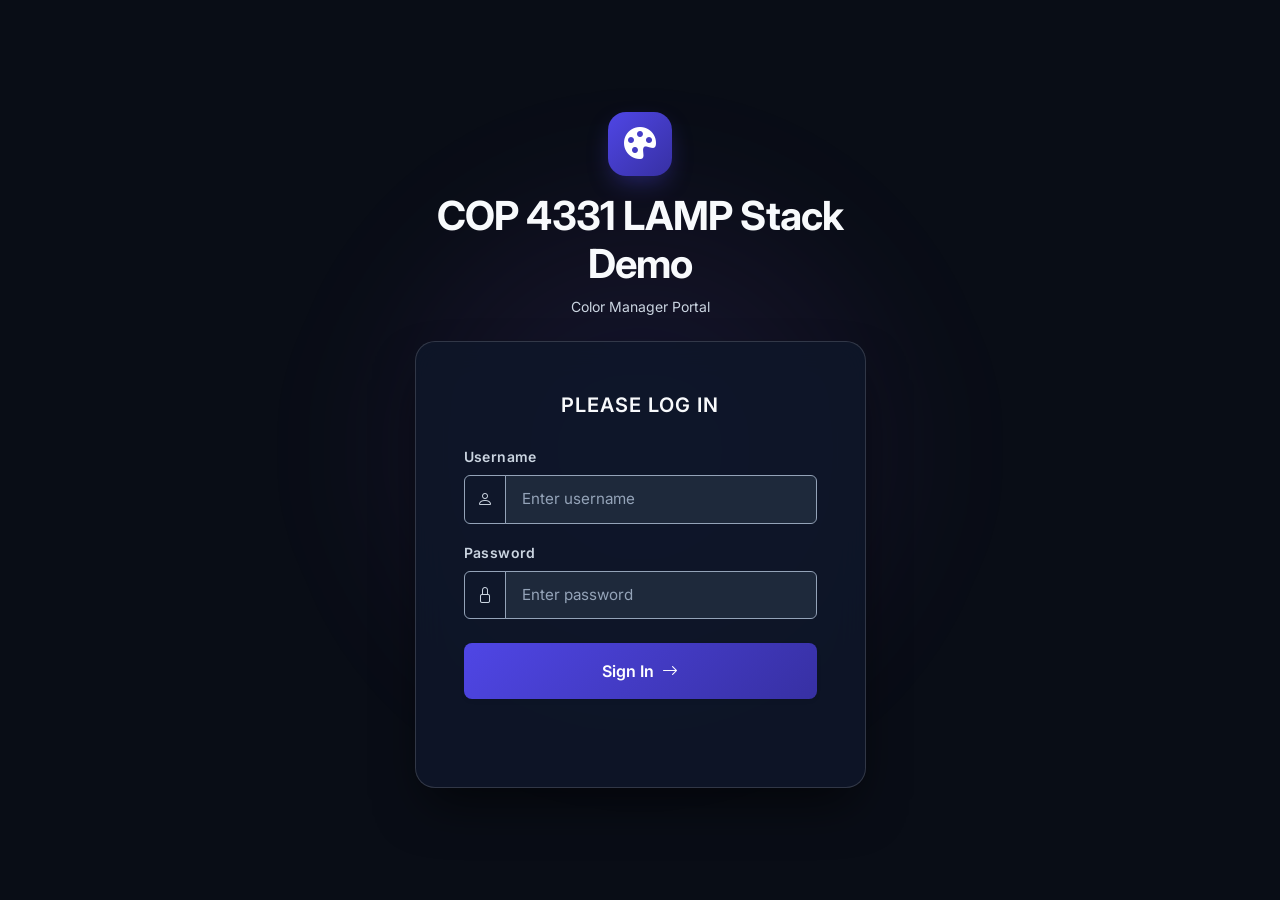
==== index.html @ 73013f48 "Initial droplet commit" ====
<!DOCTYPE html>
<html lang="en" data-bs-theme="dark">
<head>
    <meta charset="UTF-8">
    <meta name="viewport" content="width=device-width, initial-scale=1.0">
    <title>COP 4331 LAMP Stack Contacts App (Currently Colors)</title>
    <!-- Google Fonts -->
    <link rel="preconnect" href="https://fonts.googleapis.com">
    <link rel="preconnect" href="https://fonts.gstatic.com" crossorigin>
    <link href="https://fonts.googleapis.com/css2?family=Inter:wght@300;400;500;600;700&display=swap" rel="stylesheet">
    <!-- Bootstrap 5.3 & Icons -->
    <link href="https://cdn.jsdelivr.net/npm/bootstrap@5.3.3/dist/css/bootstrap.min.css" rel="stylesheet">
    <link href="https://cdn.jsdelivr.net/npm/bootstrap-icons@1.11.3/font/bootstrap-icons.min.css" rel="stylesheet">
    <!-- Favicon -->
    <link rel="icon" type="image/svg+xml" href="images/favicon.svg">
    <link rel="alternate icon" href="favicon.ico">
    <!-- Custom Styles -->
    <link href="css/styles.css" rel="stylesheet">
    <!-- Scripts -->
    <script type="text/javascript" src="js/md5.js"></script>
    <script type="text/javascript" src="js/code.js"></script>
</head>
<body class="d-flex align-items-center justify-content-center min-vh-100 py-5">
    <div class="background-glow"></div>
    <main class="container">
        <div class="row justify-content-center">
            <div class="col-12 col-sm-10 col-md-8 col-lg-5">
                
                <!-- Title Header -->
                <div class="text-center mb-4">
                    <div class="app-icon-wrapper mb-3 mx-auto">
                        <i class="bi bi-palette-fill"></i>
                    </div>
                    <h1 id="title" class="fw-bold tracking-tight">COP 4331 LAMP Stack Demo</h1>
                    <p class="text-secondary-contrast small">Color Manager Portal</p>
                </div>

                <!-- Login Card -->
                <div id="loginDiv" class="card glass-card shadow-lg border-0 p-4 p-sm-5">
                    <div class="card-body p-0">
                        <span id="inner-title" class="d-block text-center fw-semibold text-uppercase tracking-wider mb-4 fs-5">Please Log In</span>
                        
                        <form id="loginForm" onsubmit="event.preventDefault(); doLogin();" class="needs-validation">
                            <!-- Username Input Group -->
                            <div class="mb-3">
                                <label for="loginName" class="form-label form-label-contrast small">Username</label>
                                <div class="input-group">
                                    <span class="input-group-text"><i class="bi bi-person text-secondary-contrast"></i></span>
                                    <input type="text" id="loginName" class="form-control" placeholder="Enter username" required />
                                </div>
                            </div>
                            
                            <!-- Password Input Group -->
                            <div class="mb-4">
                                <label for="loginPassword" class="form-label form-label-contrast small">Password</label>
                                <div class="input-group">
                                    <span class="input-group-text"><i class="bi bi-lock text-secondary-contrast"></i></span>
                                    <input type="password" id="loginPassword" class="form-control" placeholder="Enter password" required />
                                </div>
                            </div>

                            <!-- Login Button -->
                            <button type="submit" id="loginButton" class="buttons btn btn-primary w-100 py-3 fw-semibold rounded-3 shadow-sm d-flex align-items-center justify-content-center gap-2">
                                <span>Sign In</span>
                                <i class="bi bi-arrow-right"></i>
                            </button>
                        </form>

                        <!-- Feedback Result Message -->
                        <div class="mt-3 text-center">
                            <span id="loginResult" class="small fw-semibold"></span>
                        </div>
                    </div>
                </div>

            </div>
        </div>
    </main>
    <script src="https://cdn.jsdelivr.net/npm/bootstrap@5.3.3/dist/js/bootstrap.bundle.min.js"></script>
</body>
</html>
---- css/styles.css ----
/* ============================================================
   WCAG 2.1 AA / AAA Compliant Modern Theme Styles
   ============================================================ */

:root {
    --app-font: 'Inter', system-ui, -apple-system, sans-serif;
    
    /* WCAG AA/AAA Compliant Palette Tokens */
    --bg-dark: #090d16;
    --bg-card: #0f172a;
    --bg-section: #1e293b;
    --bg-input: #1e293b;

    /* High Contrast Text Tokens */
    --text-primary: #f8fafc;       /* 17.8:1 contrast on card */
    --text-secondary: #cbd5e1;     /* 12.0:1 contrast on card / 9.8:1 on section */
    --text-muted: #94a3b8;         /* 5.7:1 contrast on section */
    
    /* High Contrast Feedback Colors */
    --color-error: #f87171;         /* 6.45:1 contrast on card */
    --color-success: #34d399;       /* 9.29:1 contrast on card */
    --color-info: #38bdf8;          /* 6.83:1 contrast on section */
    
    /* Button Gradients meeting >= 4.5:1 contrast against #ffffff text */
    --primary-gradient: linear-gradient(135deg, #4f46e5 0%, #3730a3 100%);
    --success-gradient: linear-gradient(135deg, #059669 0%, #047857 100%);
}

body {
    font-family: var(--app-font);
    background: var(--bg-dark);
    color: var(--text-primary);
    min-height: 100vh;
    position: relative;
    overflow-x: hidden;
}

/* Background Ambient Glow Effects */
.background-glow {
    position: fixed;
    top: 50%;
    left: 50%;
    transform: translate(-50%, -50%);
    width: 650px;
    height: 650px;
    background: radial-gradient(circle, rgba(99, 102, 241, 0.12) 0%, rgba(168, 85, 247, 0.06) 40%, transparent 70%);
    z-index: -1;
    pointer-events: none;
    filter: blur(50px);
}

/* Typography & Titles */
#title {
    font-family: var(--app-font);
    color: var(--text-primary) !important;
    letter-spacing: -0.02em;
}

.text-secondary-contrast {
    color: var(--text-secondary) !important;
}

.form-label-contrast {
    color: var(--text-secondary) !important;
    font-weight: 600;
    letter-spacing: 0.03em;
}

/* App Icon Badges */
.app-icon-wrapper {
    width: 64px;
    height: 64px;
    border-radius: 18px;
    background: var(--primary-gradient);
    display: flex;
    align-items: center;
    justify-content: center;
    font-size: 2rem;
    color: #ffffff;
    box-shadow: 0 10px 25px -5px rgba(79, 70, 229, 0.4);
}

.app-icon-wrapper-sm {
    width: 42px;
    height: 42px;
    border-radius: 12px;
    background: var(--primary-gradient);
    display: flex;
    align-items: center;
    justify-content: center;
    font-size: 1.25rem;
    color: #ffffff;
    box-shadow: 0 4px 14px rgba(79, 70, 229, 0.3);
}

/* Glassmorphism Cards */
.glass-card {
    background: rgba(15, 23, 42, 0.85) !important;
    backdrop-filter: blur(16px);
    -webkit-backdrop-filter: blur(16px);
    border: 1px solid rgba(255, 255, 255, 0.15) !important;
    border-radius: 1.25rem !important;
    box-shadow: 0 25px 50px -12px rgba(0, 0, 0, 0.6) !important;
}

.section-card {
    background: var(--bg-section) !important;
    border: 1px solid rgba(255, 255, 255, 0.12) !important;
}

/* Form Controls, Inputs & High Contrast Placeholders */
.form-control {
    background-color: var(--bg-input) !important;
    color: var(--text-primary) !important;
    border: 1px solid var(--text-muted) !important;
    font-family: var(--app-font);
    padding: 0.75rem 1rem;
    font-size: 0.95rem;
}

.form-control::placeholder {
    color: var(--text-muted) !important;
    opacity: 1 !important; /* 5.71:1 contrast ratio */
}

.form-control:focus {
    box-shadow: 0 0 0 3px rgba(129, 140, 248, 0.35) !important;
    border-color: #818cf8 !important;
}

.input-group-text {
    background-color: #0f172a !important;
    color: var(--text-secondary) !important;
    border: 1px solid var(--text-muted) !important;
}

/* WCAG Compliant Button Styles */
.btn {
    font-family: var(--app-font);
    transition: all 0.2s ease-in-out;
}

.btn-primary {
    background: var(--primary-gradient) !important;
    color: #ffffff !important; /* 9.9:1 contrast ratio */
    border: none;
    box-shadow: 0 4px 14px rgba(55, 48, 163, 0.4);
}

.btn-primary:hover {
    transform: translateY(-1px);
    box-shadow: 0 6px 20px rgba(55, 48, 163, 0.6);
    background: linear-gradient(135deg, #3730a3 0%, #312e81 100%) !important;
}

.btn-success {
    background: var(--success-gradient) !important;
    color: #ffffff !important; /* 5.48:1 contrast ratio */
    border: none;
    box-shadow: 0 4px 14px rgba(4, 120, 87, 0.4);
}

.btn-success:hover {
    transform: translateY(-1px);
    box-shadow: 0 6px 20px rgba(4, 120, 87, 0.6);
    background: linear-gradient(135deg, #047857 0%, #065f46 100%) !important;
}

.btn-outline-danger {
    color: var(--color-error) !important; /* 5.29:1 contrast ratio */
    border-color: var(--color-error) !important;
    background: transparent;
}

.btn-outline-danger:hover {
    color: #ffffff !important;
    background-color: #b91c1c !important;
    border-color: #b91c1c !important;
}

/* Feedback Message Contrast Overrides */
#inner-title {
    color: var(--text-primary);
    letter-spacing: 0.05em;
}

#loginResult {
    display: inline-block;
    color: var(--color-error) !important; /* 6.45:1 contrast */
}

#colorAddResult {
    display: inline-block;
}

#colorAddResult.text-success, .text-success-wcag {
    color: var(--color-success) !important; /* 9.29:1 contrast */
}

#colorAddResult.text-danger, .text-danger-wcag {
    color: var(--color-error) !important; /* 6.45:1 contrast */
}

#colorSearchResult, .text-info-wcag {
    display: inline-block;
    color: var(--color-info) !important; /* 6.83:1 contrast */
}

#colorList {
    word-break: break-word;
}
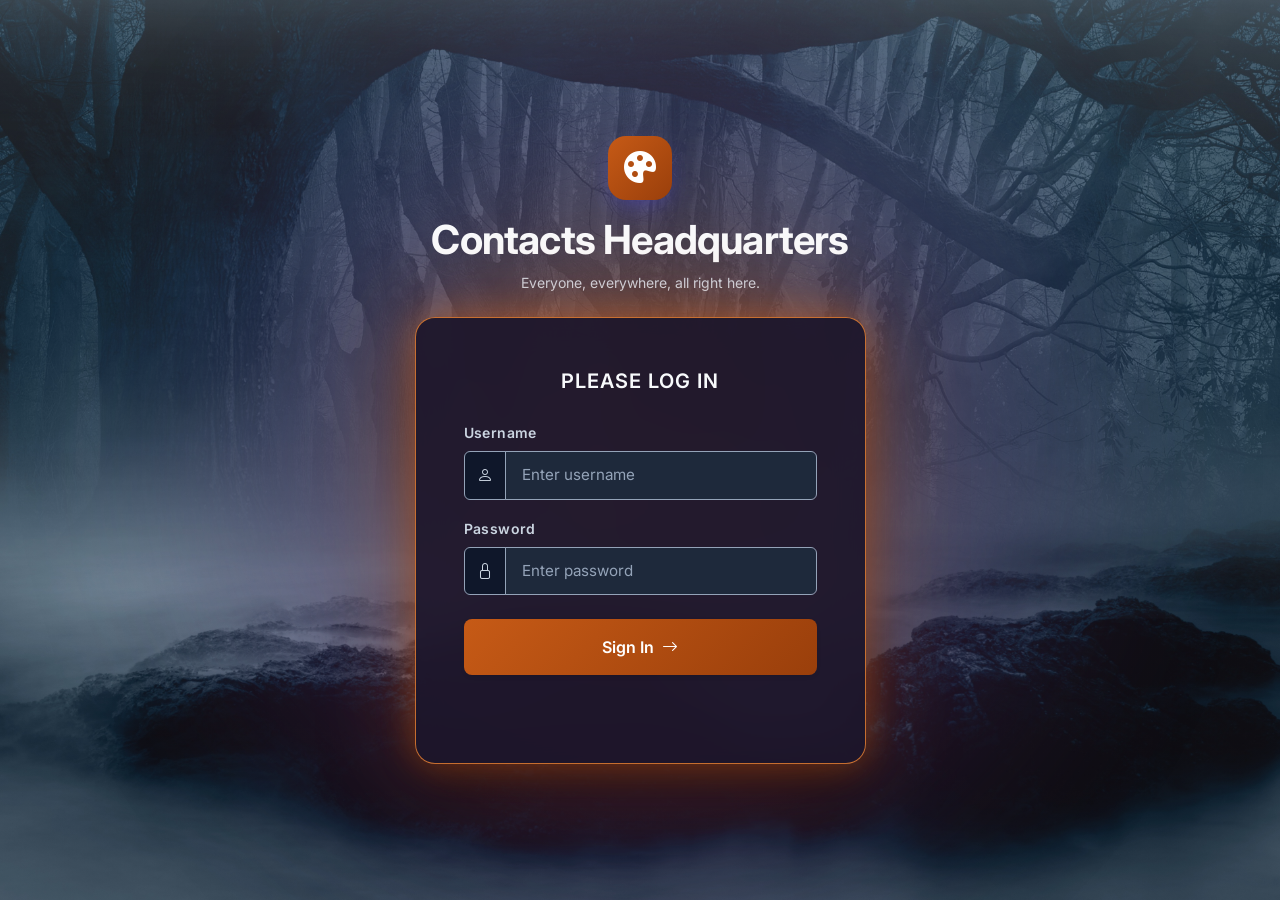
==== commit fc040b32: "Update login page title and subtitle" ====
--- a/index.html
+++ b/index.html
@@ -31,8 +31,8 @@
                     <div class="app-icon-wrapper mb-3 mx-auto">
                         <i class="bi bi-palette-fill"></i>
                     </div>
-                    <h1 id="title" class="fw-bold tracking-tight">COP 4331 LAMP Stack Demo</h1>
-                    <p class="text-secondary-contrast small">Color Manager Portal</p>
+                    <h1 id="title" class="fw-bold tracking-tight">Contacts Headquarters</h1>
+                    <p class="text-secondary-contrast small">Everyone, everywhere, all right here.</p>
                 </div>
 
                 <!-- Login Card -->
--- a/css/styles.css
+++ b/css/styles.css
@@ -6,7 +6,7 @@
     --app-font: 'Inter', system-ui, -apple-system, sans-serif;
     
     /* WCAG AA/AAA Compliant Palette Tokens */
-    --bg-dark: #090d16;
+    --bg-dark: #14101c;
     --bg-card: #0f172a;
     --bg-section: #1e293b;
     --bg-input: #1e293b;
@@ -22,13 +22,18 @@
     --color-info: #38bdf8;          /* 6.83:1 contrast on section */
     
     /* Button Gradients meeting >= 4.5:1 contrast against #ffffff text */
-    --primary-gradient: linear-gradient(135deg, #4f46e5 0%, #3730a3 100%);
+    --primary-gradient: linear-gradient(135deg, #c65a16 0%, #9a3f0b 100%);
     --success-gradient: linear-gradient(135deg, #059669 0%, #047857 100%);
 }
 
 body {
     font-family: var(--app-font);
-    background: var(--bg-dark);
+    background: 
+        linear-gradient(
+            rgba(12, 7, 20, 0.20),
+            rgba(12, 7, 20, 0.35)
+        ),
+        url("../images/forest-background.jpg") center center / cover no-repeat;
     color: var(--text-primary);
     min-height: 100vh;
     position: relative;
@@ -41,12 +46,17 @@
     top: 50%;
     left: 50%;
     transform: translate(-50%, -50%);
-    width: 650px;
-    height: 650px;
-    background: radial-gradient(circle, rgba(99, 102, 241, 0.12) 0%, rgba(168, 85, 247, 0.06) 40%, transparent 70%);
-    z-index: -1;
+    width: 1100px;
+    height: 1100px;
+    background: radial-gradient(circle, rgba(198, 90, 22, 0.45) 0%, rgba(100, 45, 120, 0.25) 40%, transparent 70%);
+    z-index: 0;
     pointer-events: none;
-    filter: blur(50px);
+    filter: blur(60px);
+}
+
+main.container {
+    position: relative;
+    z-index: 1;
 }
 
 /* Typography & Titles */
@@ -90,17 +100,19 @@
     justify-content: center;
     font-size: 1.25rem;
     color: #ffffff;
-    box-shadow: 0 4px 14px rgba(79, 70, 229, 0.3);
+    box-shadow: 0 4px 14px rgba(198, 90, 22, 0.3);
 }
 
 /* Glassmorphism Cards */
 .glass-card {
-    background: rgba(15, 23, 42, 0.85) !important;
+    background: rgba(30, 22, 43, 0.92) !important;
     backdrop-filter: blur(16px);
     -webkit-backdrop-filter: blur(16px);
-    border: 1px solid rgba(255, 255, 255, 0.15) !important;
+    border: 1px solid rgba(255, 140, 50, 0.75) !important;
     border-radius: 1.25rem !important;
-    box-shadow: 0 25px 50px -12px rgba(0, 0, 0, 0.6) !important;
+    box-shadow: 0 0 35px rgba(255, 115, 25, 0.35),
+                0 0 100px rgba(255, 90, 20, 0.25),
+                0 25px 50px -12px rgba(0, 0, 0, 0.6) !important;
 }
 
 .section-card {
@@ -124,8 +136,8 @@
 }
 
 .form-control:focus {
-    box-shadow: 0 0 0 3px rgba(129, 140, 248, 0.35) !important;
-    border-color: #818cf8 !important;
+    box-shadow: 0 0 0 3px rgba(198, 90, 22, 0.35) !important;
+    border-color: #e07020 !important;
 }
 
 .input-group-text {
@@ -149,8 +161,8 @@
 
 .btn-primary:hover {
     transform: translateY(-1px);
-    box-shadow: 0 6px 20px rgba(55, 48, 163, 0.6);
-    background: linear-gradient(135deg, #3730a3 0%, #312e81 100%) !important;
+    box-shadow: 0 6px 20px rgba(198, 90, 22, 0.5);
+    background: linear-gradient(135deg, #e07020 0%, #b84b10 100%) !important;
 }
 
 .btn-success {
@@ -208,4 +220,422 @@
 
 #colorList {
     word-break: break-word;
-}+}
+
+/* Halloween-themed Links */
+a {
+    color: #ff9b50;
+}
+
+a:hover {
+    color: #ffc18c;
+}
+
+/* Floating Halloween ghost */
+.halloween-ghost {
+    position: absolute;
+    top: 35%;
+    left: 18%;
+    font-size: 4rem;
+    z-index: 1;
+    pointer-events: none;
+
+    animation: ghostFloat 4s ease-in-out infinite;
+}
+
+@keyframes ghostFloat {
+    0%, 100% {
+        transform: translateY(0);
+    }
+
+    50% {
+        transform: translateY(-20px);
+    }
+}
+
+/* Disable movement for users who prefer reduced motiion*/
+@media (prefers-reduced-motion: reduce) {
+    .halloween-ghost {
+        animation: none;
+    }
+}
+
+/* Glowing Halloween Create Account button */
+#registerButton {
+    box-shadow:
+        0 0 8px 3px rgba(255, 190, 70, 1),
+        0 0 25px 8px rgba(255, 120, 0, 0.85),
+        0 0 55px 15px rgba(255, 80, 0, 0.55),
+        0 0 90px 20px rgba(255, 60, 0, 0.25) !important;
+
+    animation: pumpkinFlicker 7s infinite;
+}
+
+/* Candle-like flicker */
+@keyframes pumpkinFlicker {
+    0%, 68%, 74%, 78%, 100% {
+        filter: brightness(1);
+    }
+
+    70%, 76% {
+        filter: brightness(0.75);
+    }
+
+    72% {
+        filter: brightness(1.25);
+    }
+}
+
+/* Disable animation when reduced motion is preferred */
+@media (prefers-reduced-motion: reduce) {
+    #registerButton {
+        animation: none;
+    }
+}
+
+/* Pulsing orange glow around the card */
+.glass-card {
+    animation: cardGlowPulse 4s ease-in-out infinite !important;
+}
+
+@keyframes cardGlowPulse {
+    0%, 100% {
+        filter: drop-shadow(0 0 15px rgba(255, 120, 20, 0.35));
+    }
+
+    50% {
+        filter: drop-shadow(0 0 65px rgba(255, 140, 30, 1));
+    }
+}
+
+/* Respect reduced-motion preferences */
+@media (prefers-reduced-motion: reduce) {
+    .glass-card {
+        animation: none;
+    }
+}
+
+/* Fog layers for background */
+.fog {
+    position: absolute;
+    top: 45%;
+    left: 0;
+    width: 100%;
+    height: 45vh;
+    pointer-events: none;
+    z-index: 0;
+
+    background:
+        radial-gradient(
+            ellipse 25% 18% at 15% 80%,
+            rgba(255, 255, 255, 0.60) 0%,
+            rgba(255, 255, 255, 0.35) 55%,
+            transparent 100%
+        ),
+        radial-gradient(
+            ellipse 35% 12% at 45% 45%,
+            rgba(255, 255, 255, 0.45) 0%,
+            rgba(255, 255, 255, 0.27) 55%,
+            transparent 100%
+        ),
+        radial-gradient(
+            ellipse 28% 22% at 80% 70%,
+            rgba(255, 255, 255, 0.55) 0%,
+            rgba(255, 255, 255, 0.33) 55%,
+            transparent 100%
+        ),
+        radial-gradient(
+            ellipse 20% 15% at 65% 20%,
+            rgba(255, 255, 255, 0.40) 0%,
+             rgba(255, 255, 255, 0.24) 55%,
+            transparent 100%
+        );
+
+    -webkit-mask-image: radial-gradient(
+        ellipse,
+        black 30%,
+        transparent 75%
+    );
+
+    mask-image: radial-gradient(
+        ellipse,
+        black 30%,
+        transparent 75%
+    );
+}
+
+/* First fog layer */
+.fog-one {
+    animation: fogDrift 20s linear infinite alternate;
+}
+
+/* Second fog layer*/
+.fog-two {
+    opacity: 0.6;
+    animation: fogDrift 15s linear infinite alternate-reverse;
+}
+
+/* Upper fog layer */
+.fog-high {
+    top: 5%;
+    left: 0;
+    width:100%;
+    height: 45%;
+    opacity: 1;
+
+    background:
+        radial-gradient(
+            ellipse 28% 30% at 15% 65%,
+            rgba(255, 255, 255, 0.85) 0%,
+            rgba(255, 255, 255, 0.50) 55%,
+            transparent 100%
+        ),
+        radial-gradient(
+            ellipse 35% 25% at 45% 35%,
+            rgba(255, 255, 255, 0.70) 0%,
+            rgba(255, 255, 255, 0.42) 55%,
+            transparent 100%
+        ),
+        radial-gradient(
+            ellipse 25% 35% at 80% 70%,
+            rgba(255, 255, 255, 0.80) 0%,
+            rgba(255, 255, 255, 0.48) 55%,
+            transparent 100%
+        ),
+        radial-gradient(
+            ellipse 20% 25% at 65% 15%,
+            rgba(255, 255, 255, 0.65) 0%,
+            rgba(255, 255, 255, 0.39) 55%,
+            transparent 100%
+        );
+
+    animation: fogHighDrift 18s ease-in-out infinite alternate;
+}
+
+/* Second upper fog layer */
+.fog-high-two {
+    opacity: 0.75;
+    animation: fogHighDrift 30s ease-in-out infinite alternate-reverse;
+    animation-delay: -20s;
+}
+
+@keyframes fogDrift {
+    0% {
+        transform: translate(-60%, 0) scale(0.9, 1);
+        opacity: 0.65;
+    }
+
+    25% {
+        transform: translate(-20%, -8%) scale(1.1, 1.2);
+        opacity: 0.9;
+    }
+
+    50% {
+        transform: translate(20%, 5%) scale(0.95, 0.85);
+        opacity: 0.7;
+    }
+
+    75% {
+        transform: translate(60%, -12%) scale(1.15, 1.1);
+        opacity: 1;
+    }
+
+    100% {
+        transform: translate(100%, 0) scale(0.9, 1);
+        opacity: 0.65;
+    }
+}
+
+@keyframes fogHighDrift {
+    0% {
+        transform: translate(-25%, 0) scale(0.9, 1);
+        opacity: 0.65;
+    }
+
+    25% {
+        transform: translate(-10%, 8%) scale(1.15, 0.85);
+        opacity: 1;
+    }
+
+    50% {
+        transform: translate(5%, -10%) scale(0.95, 1.2);
+        opacity: 0.75;
+    }
+
+    75% {
+        transform: translate(20%, 5%) scale(1.1, 0.9);
+        opacity: 0.95;
+    }
+
+    100% {
+        transform: translate(25%, -5%) scale(0.9, 1);
+        opacity: 0.65;
+    }
+}
+
+/* Disable fog movement for reduced-motion preferences */
+@media (prefers-reduced-motion: reduce) {
+    .fog-one,
+    .fog-two {
+        animation: none;
+    }
+}
+
+/* Halloween heading */
+.halloween-title {
+    color: #ffca85 !important;
+    text-shadow:
+        0 2px 5px rgba(0, 0, 0, 1),
+        0 0 15px rgba(255, 120, 20, 0.5);
+}
+
+/* Readable subtitle against bright fog */
+.halloween-subtitle {
+    color: #ff9b40 !important;
+    opacity: 1 !important;
+    text-shadow:
+        0 2px 4px #000,
+        0 0 12px #000,
+        0 0 20px rgba(0, 0, 0, 0.9);
+}
+
+.halloween-pumpkin {
+    position: absolute;
+    width: 300px;
+    height: auto;
+    pointer-events: none;
+    z-index: 0;
+}
+
+.pumpkin-left {
+    z-index: 2;
+    transform:scaleX(-1);
+    animation: pumpkinGlowLeft 4s ease-in-out infinite;
+}
+
+.pumpkin-right {
+    z-index: 2;
+    animation: pumpkinGlowRight 4s ease-in-out infinite;
+}
+
+@keyframes pumpkinGlowLeft {
+    0% {
+        filter:
+            drop-shadow(0 0 6px rgba(255, 120, 20, 0.30))
+            drop-shadow(0 0 15px rgba(255, 80, 10, 0.15))
+            brightness(0.95);
+    }
+
+    50% {
+        filter:
+            drop-shadow(0 0 18px rgba(255, 140, 30, 0.85))
+            drop-shadow(0 0 35px rgba(255, 80, 10, 0.45))
+            brightness(1.10);
+    }
+
+    100% {
+        filter:
+            drop-shadow(0 0 6px rgba(255, 120, 20, 0.30))
+            drop-shadow(0 0 15px rgba(255, 80, 10, 0.15))
+            brightness(0.95);
+    }
+}
+
+.pumpkin-container {
+    position: absolute;
+    width: 220px;
+    height: 220px;
+    pointer-events: none;
+    z-index: 0;
+}
+
+.pumpkin-container-left {
+    left: 4%;
+    bottom: 10%;
+}
+
+.pumpkin-container-right {
+    right: 12%;
+    bottom: 11%;
+}
+
+.pumpkin-eye-glow {
+    position: absolute;
+
+    width: 38px;
+    height: 20px;
+
+    background: rgba(0, 255, 0, 0.9);
+
+    border-radius: 50%;
+
+    filter: blur(8px);
+
+    z-index: 3;
+    pointer-events: none;
+    animation: greenPumpkinGlow 3.5s ease-in-out infinite;
+}
+
+.pumpkin-mouth-glow {
+    position: absolute;
+    width: 120px;
+    height: 30px;
+    left: 105px;
+    top: 160px;
+    background: rgba(0, 255, 0, 0.55);
+    border-radius: 50%;
+    filter: blur(8px);
+    z-index: 3;
+    pointer-events: none;
+    transform: rotate(-15deg);
+    animation: greenPumpkinGlow 3.5s ease-in-out infinite;
+}
+
+.eye-one {
+    left: 100px;
+    top: 112px;
+}
+
+.eye-two {
+    left: 160px;
+    top: 95px;
+}
+
+.right-eye-one {
+    left: 68px;
+    top: 75px;
+}
+
+.right-eye-two {
+    left: 160px;
+    top: 85px;
+}
+
+.right-nose {
+    left: 105px;
+    top: 125px;
+}
+
+.right-mouth {
+    left: 70px;
+    top: 175px;
+    width: 140px;
+    transform: rotate(0deg);
+}
+
+@keyframes greenPumpkinGlow {
+    0%, 100% {
+        opacity: 0.6;
+        filter: 
+            blur(8px)
+            drop-shadow(0 0 5px rgba(0, 255, 0, 0.5));
+    }
+
+    50% {
+        opacity: 0.9;
+        filter: 
+            blur(10px)
+            drop-shadow(0 0 8px rgba(0, 255, 0, 0.7))
+            drop-shadow(0 0 15px rgba(0, 255, 0, 0.45));
+    }
+}
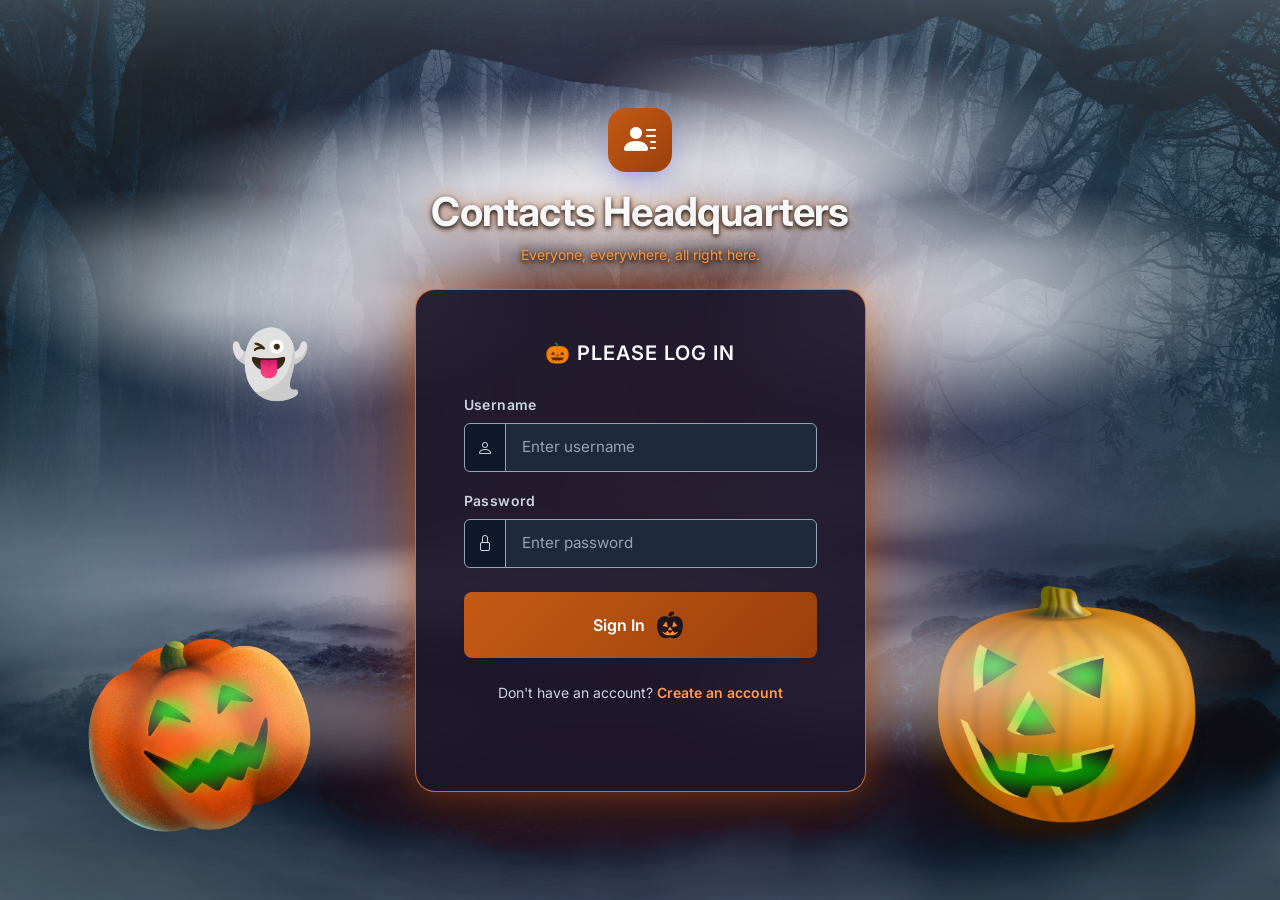
==== commit 90dc54fb: "Apply Halloween styling to login page" ====
--- a/index.html
+++ b/index.html
@@ -3,7 +3,7 @@
 <head>
     <meta charset="UTF-8">
     <meta name="viewport" content="width=device-width, initial-scale=1.0">
-    <title>COP 4331 LAMP Stack Contacts App (Currently Colors)</title>
+    <title>Contacts Headquarters | Login</title>
     <!-- Google Fonts -->
     <link rel="preconnect" href="https://fonts.googleapis.com">
     <link rel="preconnect" href="https://fonts.gstatic.com" crossorigin>
@@ -22,6 +22,38 @@
 </head>
 <body class="d-flex align-items-center justify-content-center min-vh-100 py-5">
     <div class="background-glow"></div>
+        <!-- Pumpkin images -->
+        <div class="pumpkin-container pumpkin-container-left" aria-hidden="true">
+
+            <div class="pumpkin-eye-glow eye-one"></div>
+            <div class="pumpkin-eye-glow eye-two"></div>
+            <div class="pumpkin-mouth-glow"></div>
+
+            <img src="images/pumpkin-left.png"
+                class="halloween-pumpkin pumpkin-left"
+                alt="">
+        </div>
+
+        <div class="pumpkin-container pumpkin-container-right" aria-hidden="true">
+
+            <div class="pumpkin-eye-glow right-eye-one"></div>
+            <div class="pumpkin-eye-glow right-eye-two"></div>
+            <div class="pumpkin-eye-glow right-nose"></div>
+            <div class="pumpkin-mouth-glow right-mouth"></div>
+
+            <img src="images/pumpkin-right.png"
+                class="halloween-pumpkin pumpkin-right"
+                alt="">
+        </div>
+
+        <!-- Fog -->
+        <div class="fog fog-one" aria-hidden="true"></div>
+        <div class="fog fog-two" aria-hidden="true"></div>
+        <div class="fog fog-high" aria-hidden="true"></div>
+        <div class="fog fog-high fog-high-two" aria-hidden="true"></div>
+
+        <div class="halloween-ghost" aria-hidden="true">👻</div>
+
     <main class="container">
         <div class="row justify-content-center">
             <div class="col-12 col-sm-10 col-md-8 col-lg-5">
@@ -29,16 +61,16 @@
                 <!-- Title Header -->
                 <div class="text-center mb-4">
                     <div class="app-icon-wrapper mb-3 mx-auto">
-                        <i class="bi bi-palette-fill"></i>
+                        <i class="bi bi-person-lines-fill"></i>
                     </div>
-                    <h1 id="title" class="fw-bold tracking-tight">Contacts Headquarters</h1>
-                    <p class="text-secondary-contrast small">Everyone, everywhere, all right here.</p>
+                    <h1 id="title" class="fw-bold tracking-tight halloween-title">Contacts Headquarters</h1>
+                    <p class="text-secondary-contrast small halloween-subtitle">Everyone, everywhere, all right here.</p>
                 </div>
 
                 <!-- Login Card -->
                 <div id="loginDiv" class="card glass-card shadow-lg border-0 p-4 p-sm-5">
                     <div class="card-body p-0">
-                        <span id="inner-title" class="d-block text-center fw-semibold text-uppercase tracking-wider mb-4 fs-5">Please Log In</span>
+                        <span id="inner-title" class="d-block text-center fw-semibold text-uppercase tracking-wider mb-4 fs-5">🎃 Please Log In</span>
                         
                         <form id="loginForm" onsubmit="event.preventDefault(); doLogin();" class="needs-validation">
                             <!-- Username Input Group -->
@@ -62,9 +94,46 @@
                             <!-- Login Button -->
                             <button type="submit" id="loginButton" class="buttons btn btn-primary w-100 py-3 fw-semibold rounded-3 shadow-sm d-flex align-items-center justify-content-center gap-2">
                                 <span>Sign In</span>
-                                <i class="bi bi-arrow-right"></i>
+                                <svg class="pumpkin-icon"
+                                    width="34"
+                                    height="34"
+                                    viewBox="0 0 64 64"
+                                    aria-hidden="true"
+                                    xmlns="http://www.w3.org/2000/svg">
+
+                                    <!-- Stem -->
+                                    <path d="M29 15 C29 9 33 6 39 7 L40 12 C36 12 35 14 35 17"
+                                        fill="#21151c"/>
+
+                                    <!-- Black pumpkin body -->
+                                    <path d="M32 18 C12 9 4 25 9 43 C13 58 24 59 32 55
+                                            C40 59 51 58 55 43 C60 25 52 9 32 18Z"
+                                        fill="#21151c"/>
+
+                                    <!-- Orange eyes -->
+                                    <path d="M18 34 L25 25 L28 36 Z" fill="#ff8c32"/>
+                                    <path d="M46 34 L39 25 L36 36 Z" fill="#ff8c32"/>
+
+                                    <!-- Orange nose -->
+                                    <path d="M32 35 L28 42 L36 42 Z" fill="#ff8c32"/>
+
+                                    <!-- Orange jagged smile -->
+                                    <path d="M17 44 L23 47 L27 43 L32 48 L37 43 L41 47
+                                            L47 44 C44 54 21 54 17 44Z"
+                                        fill="#ff8c32"/>
+                                </svg>
                             </button>
                         </form>
+
+                        <!-- Registration Link -->
+                        <div class="text-center mt-4">
+                            <p class="text-secondary-contrast small">
+                                Don't have an account?
+                                <a href="register.html" class="text-decoration-none fw-semibold">
+                                    Create an account
+                                </a>
+                            </p>
+                        </div>
 
                         <!-- Feedback Result Message -->
                         <div class="mt-3 text-center">
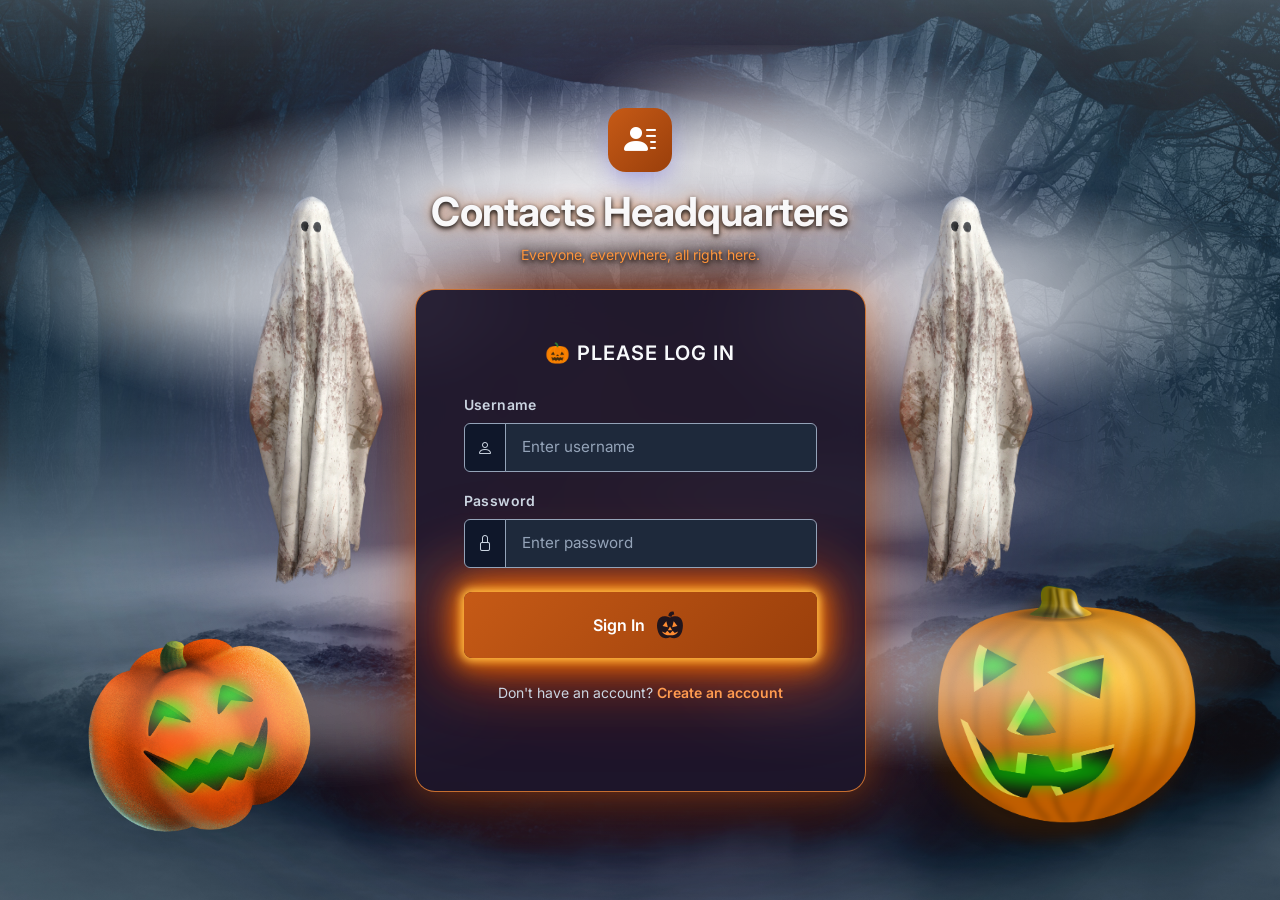
==== commit bc5dfb0e: "Add animated ghost effects and login button glow" ====
--- a/index.html
+++ b/index.html
@@ -46,13 +46,17 @@
                 alt="">
         </div>
 
+        <!-- Floating ghosts -->
+        <img src="images/ghost.png" class="floating-ghost ghost-left" alt="">
+        <img src="images/ghost.png" class="floating-ghost ghost-right" alt="">
+
         <!-- Fog -->
         <div class="fog fog-one" aria-hidden="true"></div>
         <div class="fog fog-two" aria-hidden="true"></div>
         <div class="fog fog-high" aria-hidden="true"></div>
         <div class="fog fog-high fog-high-two" aria-hidden="true"></div>
 
-        <div class="halloween-ghost" aria-hidden="true">👻</div>
+        <!-- <div class="halloween-ghost" aria-hidden="true">👻</div> -->
 
     <main class="container">
         <div class="row justify-content-center">
--- a/css/styles.css
+++ b/css/styles.css
@@ -231,7 +231,7 @@
     color: #ffc18c;
 }
 
-/* Floating Halloween ghost */
+/* Floating Halloween ghost
 .halloween-ghost {
     position: absolute;
     top: 35%;
@@ -251,7 +251,7 @@
     50% {
         transform: translateY(-20px);
     }
-}
+} */
 
 /* Disable movement for users who prefer reduced motiion*/
 @media (prefers-reduced-motion: reduce) {
@@ -261,7 +261,7 @@
 }
 
 /* Glowing Halloween Create Account button */
-#registerButton {
+#registerButton, #loginButton {
     box-shadow:
         0 0 8px 3px rgba(255, 190, 70, 1),
         0 0 25px 8px rgba(255, 120, 0, 0.85),
@@ -288,7 +288,7 @@
 
 /* Disable animation when reduced motion is preferred */
 @media (prefers-reduced-motion: reduce) {
-    #registerButton {
+    #registerButton, #loginButton {
         animation: none;
     }
 }
@@ -639,3 +639,82 @@
             drop-shadow(0 0 15px rgba(0, 255, 0, 0.45));
     }
 }
+
+/* Responsive Halloween layout */
+@media (max-width: 992px) {
+
+    .pumpkin-container-left {
+        left: -5%;
+    }
+
+    .pumpkin-container-right {
+        right: 2%;
+    }
+
+    .pumpkin-container {
+        transform: scale(0.73);
+    }
+
+    .floating-ghost {
+        width: 120px;
+    }
+
+    .ghost-left {
+        left: -2%;
+    }
+
+    .ghost-right {
+        right: -2%;
+    }
+}
+
+@media (max-width: 700px) {
+    .pumpkin-container {
+        display: none;
+    }
+}
+
+/* Floating image ghosts */
+.floating-ghost {
+    position: absolute;
+    width: 170px;
+    height: auto;
+    pointer-events: none;
+    z-index: 1;
+}
+
+.ghost-left {
+    left: 18%;
+    top: 20%;
+    animation: ghostFloatLeft 9s ease-in-out infinite;
+}
+
+.ghost-right {
+    right: 18%;
+    top: 20%;
+    animation: ghostFloatRight 9s ease-in-out infinite;
+}
+
+@keyframes ghostFloatLeft {
+    0%, 100% {
+        transform: translateY(55px);
+        opacity: 0;
+    }
+
+    50% {
+        transform: translateY(-55px);
+        opacity: 0.55;
+    }
+}
+
+@keyframes ghostFloatRight {
+    0%, 100% {
+        transform: translateY(-55px);
+        opacity: 0.55;
+    }
+
+    50% {
+        transform: translateY(55px);
+        opacity: 0;
+    }
+}
